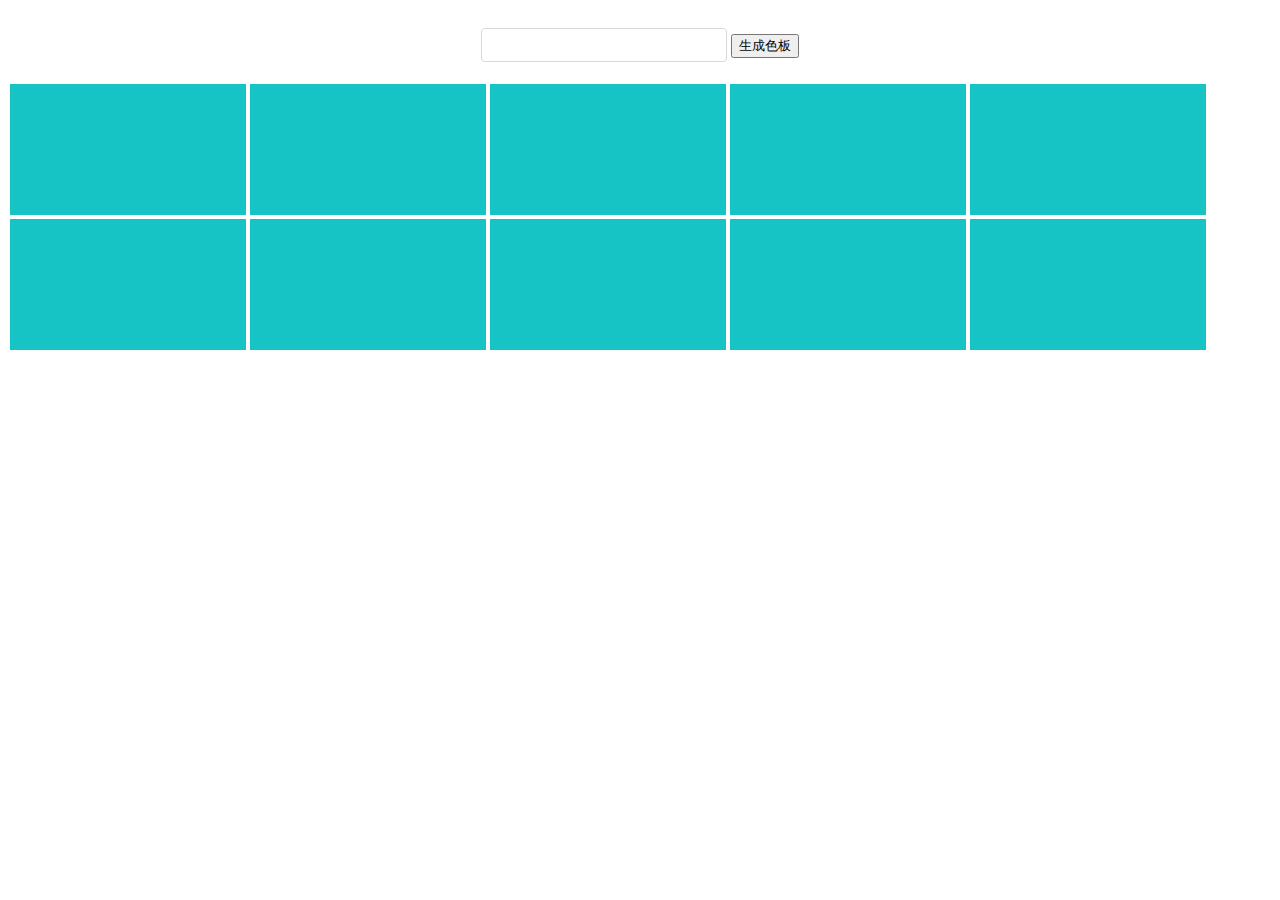
==== index.html @ 9bda3b04 "新增灰色色板" ====
<!DOCTYPE html>
<html>
	<head>
		<meta charset="utf-8" />
		<title></title>
		<link rel="stylesheet" href="css/color.css" />
	</head>
	<body>
		
		<!--
        	作者：544754145@qq.com
        	时间：2018-09-07
        	描述：
        	<script>
			function main(color, index) {
    				var isLight = index <= 6;
   				var hsv = tinycolor(color).toHsv();
    				var i = isLight ? lightColorCount + 1 - index : index - lightColorCount - 1;
    				// i 为index与6的相对距离
    				console.log(hsv)
    				return tinycolor({
       				h: getHue(hsv, i, isLight),
        				s: getSaturation(hsv, i, isLight),
        				v: getValue(hsv, i, isLight),
    				}).toHexString();
			};
		</script>
        -->
		<div id="diy">
			<input id="primary-color"/>
			<button type="submit" id="bingo">生成色板</button>
		</div>
		<div id="testfield">
			<div class= "palette" id="palette1"></div>
			<div class= "palette" id="palette2"></div>
			<div class= "palette" id="palette3"></div>
			<div class= "palette" id="palette4"></div>
			<div class= "palette" id="palette5"></div>
			<div class= "palette" id="palette6"></div>
			<div class= "palette" id="palette7"></div>
			<div class= "palette" id="palette8"></div>
			<div class= "palette" id="palette9"></div>
			<div class= "palette" id="palette10"></div>
		</div>
		
		
		<script type="text/javascript" src="js/colortest.js"></script>
		<!-- 
			<script type="text/javascript" src="js/color.js"></script>
		-->
	</body>
</html>
---- css/color.css ----
#diy{

	margin: auto;
	padding: 20px;
}


*{
	text-align: center;
}

.palette{
	width: 236px;
	height: 131px;
	border: solid 2px #fff;
	background-color: #16C4C6;
	float: left;
}

#monofield{
	margin: auto;
	border: #F0F8FF;
	width: 2400px;
	height: 270px;
}


#grayfield{
	margin: auto;
	border: #F0F8FF;
	width: 2400px;
	height: 270px;
}


.primary-button{
	width: 108px;
	height: 36px;
	background-color: #16C4C6;
	border-radius: 4px;
	font-size: 16px;
	color: #FFFFFF;
	border: none;
}

.primary-button:hover{

	background-color: #0D7576;
	cursor: pointer;

}


input{
	width: 240px;
	height: 30px;
	border: solid 1px #D5D9DD;
	border-radius: 4px;
	font-size: 14px;
}
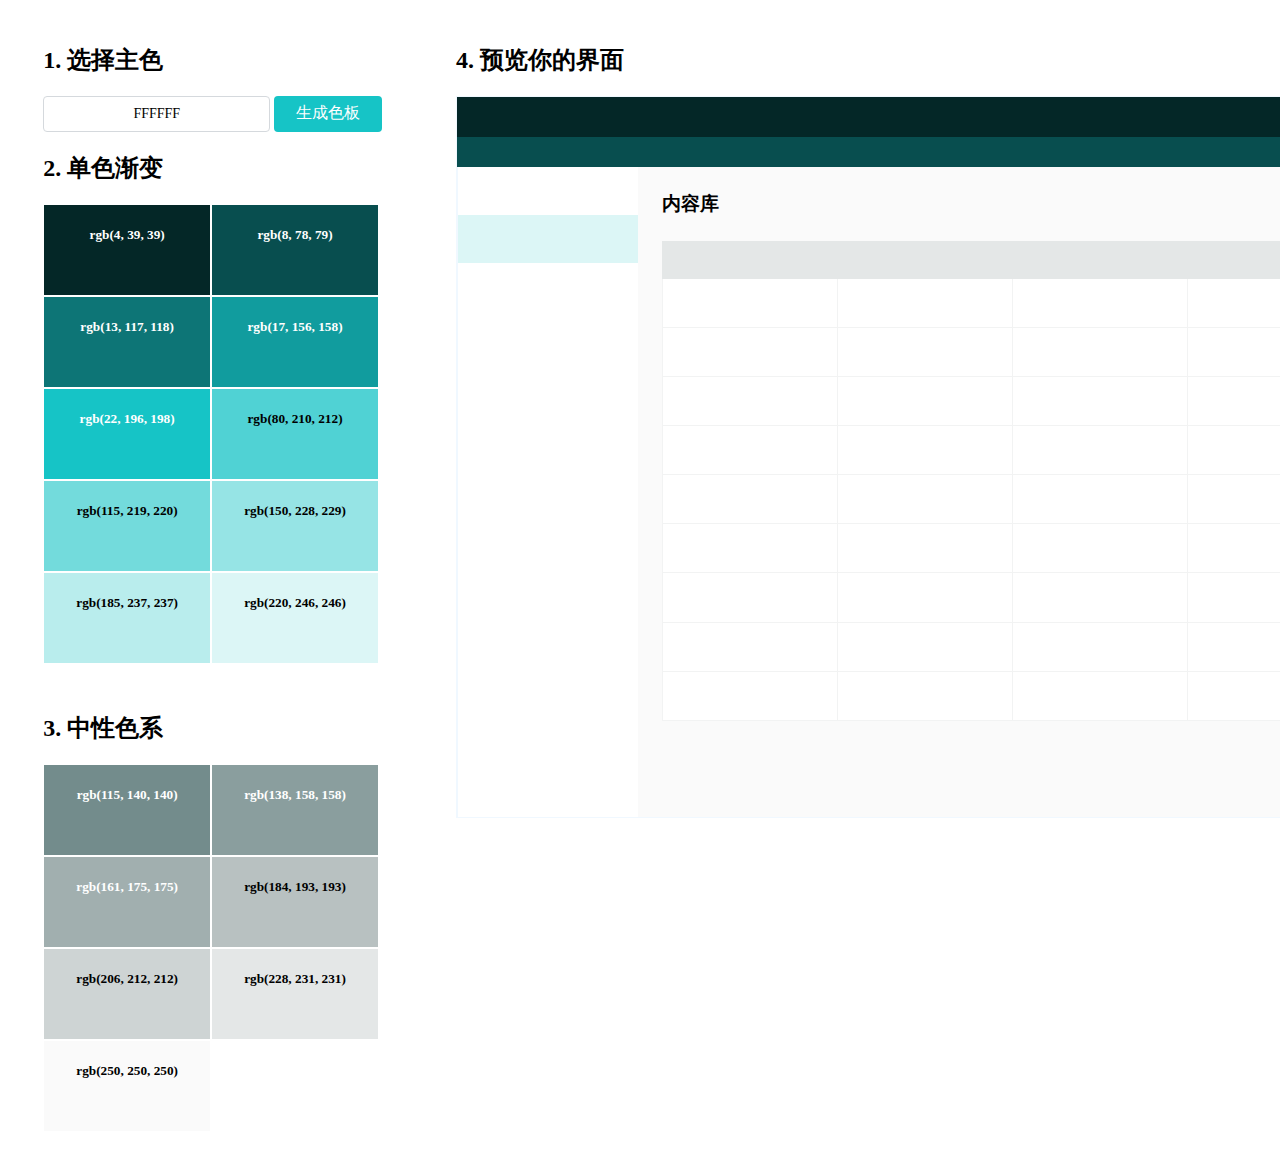
==== commit 552ea8db: "Add files via upload" ====
--- a/index.html
+++ b/index.html
@@ -2,51 +2,144 @@
 <html>
 	<head>
 		<meta charset="utf-8" />
-		<title></title>
+		<title>色板生成工具</title>
 		<link rel="stylesheet" href="css/color.css" />
 	</head>
 	<body>
+        <div id="workspace">
+        		<div id="diy">
+        			<h2>1. 选择主色</h2>
+				<input id="primary-color" class="color"/>
+				<button type="submit" id="bingo" class="primary-button">生成色板</button>
+			</div>
+			<div id="monofield">
+				<h2>2. 单色渐变</h2>
+				<div class= "palette mono" id="mono1"></div>
+				<div class= "palette mono" id="mono2"></div>
+				<div class= "palette mono" id="mono3"></div>
+				<div class= "palette mono" id="mono4"></div>
+				<div class= "palette mono" id="mono5"></div>
+				<div class= "palette mono" id="mono6"></div>
+				<div class= "palette mono" id="mono7"></div>
+				<div class= "palette mono" id="mono8"></div>
+				<div class= "palette mono" id="mono9"></div>
+				<div class= "palette mono" id="mono10"></div>
+			</div>
+			<div id="grayfield">
+				<h2>3. 中性色系</h2>
+				<div class= "palette gray" id="gray1"></div>	
+				<div class= "palette gray" id="gray2"></div>
+				<div class= "palette gray" id="gray3"></div>
+				<div class= "palette gray" id="gray4"></div>
+				<div class= "palette gray" id="gray5"></div>
+				<div class= "palette gray" id="gray6"></div>
+				<div class= "palette gray" id="gray7"></div>
+			</div>
+        </div>
 		
-		<!--
-        	作者：544754145@qq.com
-        	时间：2018-09-07
-        	描述：
-        	<script>
-			function main(color, index) {
-    				var isLight = index <= 6;
-   				var hsv = tinycolor(color).toHsv();
-    				var i = isLight ? lightColorCount + 1 - index : index - lightColorCount - 1;
-    				// i 为index与6的相对距离
-    				console.log(hsv)
-    				return tinycolor({
-       				h: getHue(hsv, i, isLight),
-        				s: getSaturation(hsv, i, isLight),
-        				v: getValue(hsv, i, isLight),
-    				}).toHexString();
-			};
-		</script>
-        -->
-		<div id="diy">
-			<input id="primary-color"/>
-			<button type="submit" id="bingo">生成色板</button>
+		<div id="preview">
+			<h2>4. 预览你的界面</h2>
+			<div id="interface">
+				<div id="nav"></div>
+				<div id="header"></div>
+				<div id="body">
+					<div id="leftnav">
+						<div id="chosen"></div>
+					</div>
+					<div id="content">
+						<h3 id="tbname">内容库</h3>
+						<table id="tb">
+							<tr>
+								<th></th>
+								<th></th>
+								<th></th>
+								<th></th>
+								<th></th>
+								<th></th>
+							</tr>
+							<tr>
+								<td></td>
+								<td></td>
+								<td></td>
+								<td></td>
+								<td></td>
+								<td></td>
+							</tr>
+							<tr>
+								<td></td>
+								<td></td>
+								<td></td>
+								<td></td>
+								<td></td>
+								<td></td>
+							</tr>
+							<tr>
+								<td></td>
+								<td></td>
+								<td></td>
+								<td></td>
+								<td></td>
+								<td></td>
+							</tr>
+							<tr>
+								<td></td>
+								<td></td>
+								<td></td>
+								<td></td>
+								<td></td>
+								<td></td>
+							</tr>
+							<tr>
+								<td></td>
+								<td></td>
+								<td></td>
+								<td></td>
+								<td></td>
+								<td></td>
+							</tr>
+							<tr>
+								<td></td>
+								<td></td>
+								<td></td>
+								<td></td>
+								<td></td>
+								<td></td>
+							</tr>
+							<tr>
+								<td></td>
+								<td></td>
+								<td></td>
+								<td></td>
+								<td></td>
+								<td></td>
+							</tr>
+							<tr>
+								<td></td>
+								<td></td>
+								<td></td>
+								<td></td>
+								<td></td>
+								<td></td>
+							</tr>
+							<tr>
+								<td></td>
+								<td></td>
+								<td></td>
+								<td></td>
+								<td></td>
+								<td></td>
+							</tr>
+						</table>
+					</div>
+					<div id="thebutton">
+						<button class="primary-button" id="pri-test">Primary</button>
+						<button class="secondary-button" id="sec-test">Secondary</button>
+					</div>
+				</div>
+			</div>
+			
 		</div>
-		<div id="testfield">
-			<div class= "palette" id="palette1"></div>
-			<div class= "palette" id="palette2"></div>
-			<div class= "palette" id="palette3"></div>
-			<div class= "palette" id="palette4"></div>
-			<div class= "palette" id="palette5"></div>
-			<div class= "palette" id="palette6"></div>
-			<div class= "palette" id="palette7"></div>
-			<div class= "palette" id="palette8"></div>
-			<div class= "palette" id="palette9"></div>
-			<div class= "palette" id="palette10"></div>
-		</div>
-		
-		
-		<script type="text/javascript" src="js/colortest.js"></script>
-		<!-- 
-			<script type="text/javascript" src="js/color.js"></script>
-		-->
+		<script type="text/javascript" src="js/mix.js"></script>
+		<script type="text/javascript" src="js/jscolor.js"></script>
 	</body>
 </html>
--- a/css/color.css
+++ b/css/color.css
@@ -1,60 +1,196 @@
-#diy{
+*{
+	//text-align: center;
+	font-family: "微软雅黑";
+}
 
-	margin: auto;
-	padding: 20px;
+#workspace{
+	width: 30%;
+	padding: 24px;
+	float: left;
+	//background-color: antiquewhite;
+}
+
+#preview{
+	width: 60%;
+	padding: 12px;
+	float: left;
+	margin: 12px;
 }
 
 
-*{
+input{
+	width: 64%;
+	height: 30px;
+	border: solid 1px #D5D9DD;
+	border-radius: 4px;
+	font-size: 14px;
+	padding-top: 2px;
+	padding-bottom: 2px;
 	text-align: center;
 }
 
+html body{
+	margin: 0;
+	height: 100%;
+}
+
+
+
+#interface{
+	width: 1280px;
+	height: 720px;
+	background-color: rgb(250,250,250);
+	border: solid 1px aliceblue;
+}
+
+#body{
+	width: 100%;
+}
+
+#leftnav{
+	background-color: #FFFFFF;
+	width: 180px;
+	float: left;
+	height: 650px;
+	border-left: solid 1px aliceblue;
+	border-bottom: solid 1px aliceblue;
+}
+
+#chosen{
+	margin-top: 48px;
+	width: 100%;
+	height: 48px;
+	background-color: rgb(220,246,246);
+}
+
+
+
+#tbname{
+	margin: 24px 0px 24px 24px;
+	float: left;
+}
+
+#tb{
+	width: 1052px;
+	height: 480px;
+	margin-left: auto;
+	margin-right: auto;
+	border: solid 1px rgb(242,243,243);
+	background-color: #FFFFFF;
+}
+
+#nav{
+	height: 40px;
+	background-color: rgb(4,39,39);
+}
+
+#header{
+	height: 30px;
+	background-color: rgb(8,78,79);
+}
+
+#diy{
+	width: 90%;
+	margin: auto;
+}
+
 .palette{
-	width: 236px;
-	height: 131px;
-	border: solid 2px #fff;
+	width: 48%;
+	height: 90px;
+	border: solid 1px #fff;
 	background-color: #16C4C6;
 	float: left;
+	text-align: center;
+	min-width: 96px;
 }
 
 #monofield{
 	margin: auto;
-	border: #F0F8FF;
-	width: 2400px;
-	height: 270px;
+	//border: solid 1px #F0F8FF;
+	width: 90%;
+	height: 540px;
 }
 
 
 #grayfield{
 	margin: auto;
-	border: #F0F8FF;
-	width: 2400px;
-	height: 270px;
+	//border:  solid 1px #F0F8FF;
+	width: 90%;
+	height: 420px;
+}
+
+#tb{
+	border-collapse:collapse;
+}
+
+th{
+	border: solid 1px rgb(242,243,243);
+	padding: 0;
+	width: 173px;
+	height: 36px;
+	background-color: rgb(242,243,243);
+}
+
+td{
+	border: solid 1px rgb(242,243,243);
+	padding: 0;
+	width: 173px;
 }
 
 
+#bingo{
+	width: 30%;
+	min-width: 108px;
+	//max-width: 150px;
+}
+
+
+
+.primary-button:hover{
+
+	background-color: rgb(17,156,158);
+	cursor: pointer;
+
+}
+
+
+
 .primary-button{
-	width: 108px;
 	height: 36px;
 	background-color: #16C4C6;
 	border-radius: 4px;
 	font-size: 16px;
 	color: #FFFFFF;
 	border: none;
+	padding-top: 0px;
+	padding-bottom: 0px;
 }
 
-.primary-button:hover{
+.secondary-button{
+	height: 36px;
+	background-color: #FFFFFF;
+	border-radius: 4px;
+	font-size: 16px;
+	border: none;
+	padding-top: 0px;
+	padding-bottom: 0px;
+	border: solid 1px rgb(242,243,243);
+}
 
-	background-color: #0D7576;
+.secondary-button:hover{
+
+	background-color: rgb(252,252,252);
 	cursor: pointer;
 
 }
 
+#pri-test{
+	float: right;
+	margin: 24px 24px 12px 0px;
+	
+}
 
-input{
-	width: 240px;
-	height: 30px;
-	border: solid 1px #D5D9DD;
-	border-radius: 4px;
-	font-size: 14px;
-}
+#sec-test{
+	float: right;
+	margin: 24px 12px 12px 0px;
+}